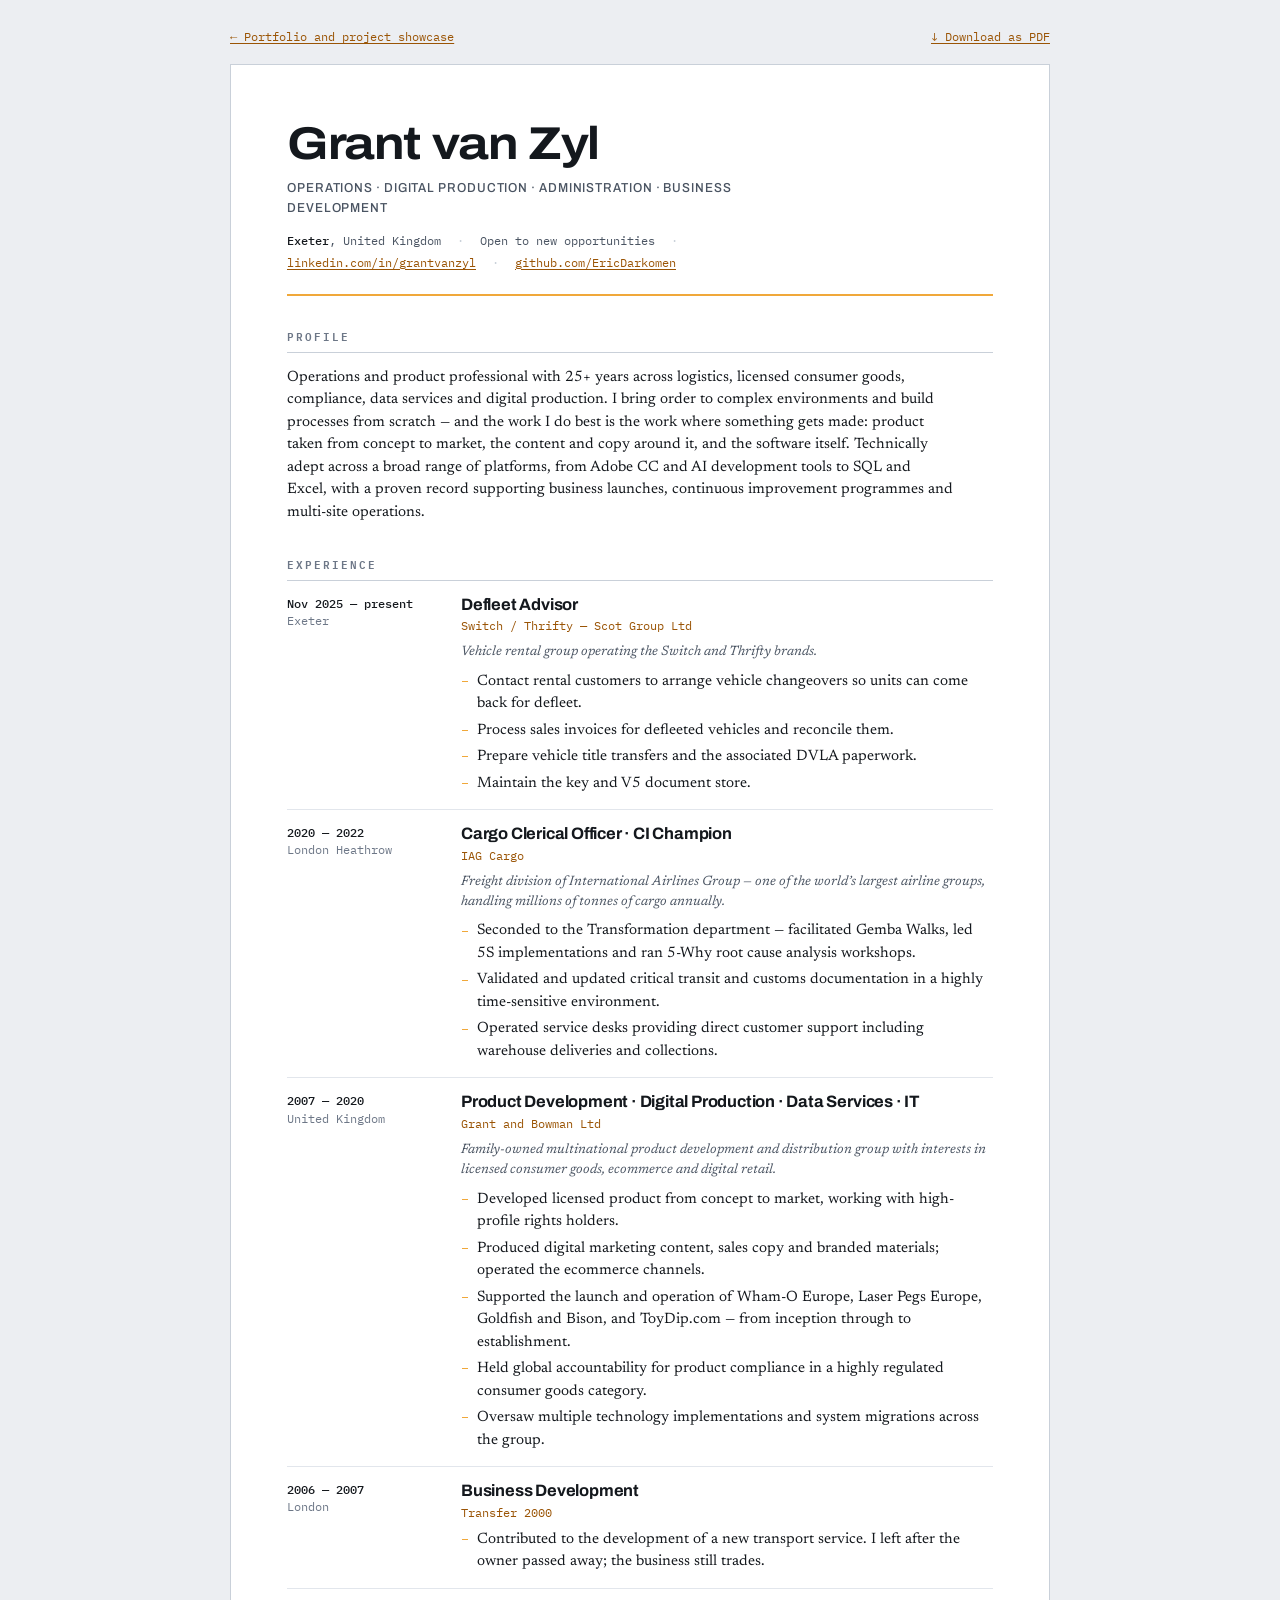
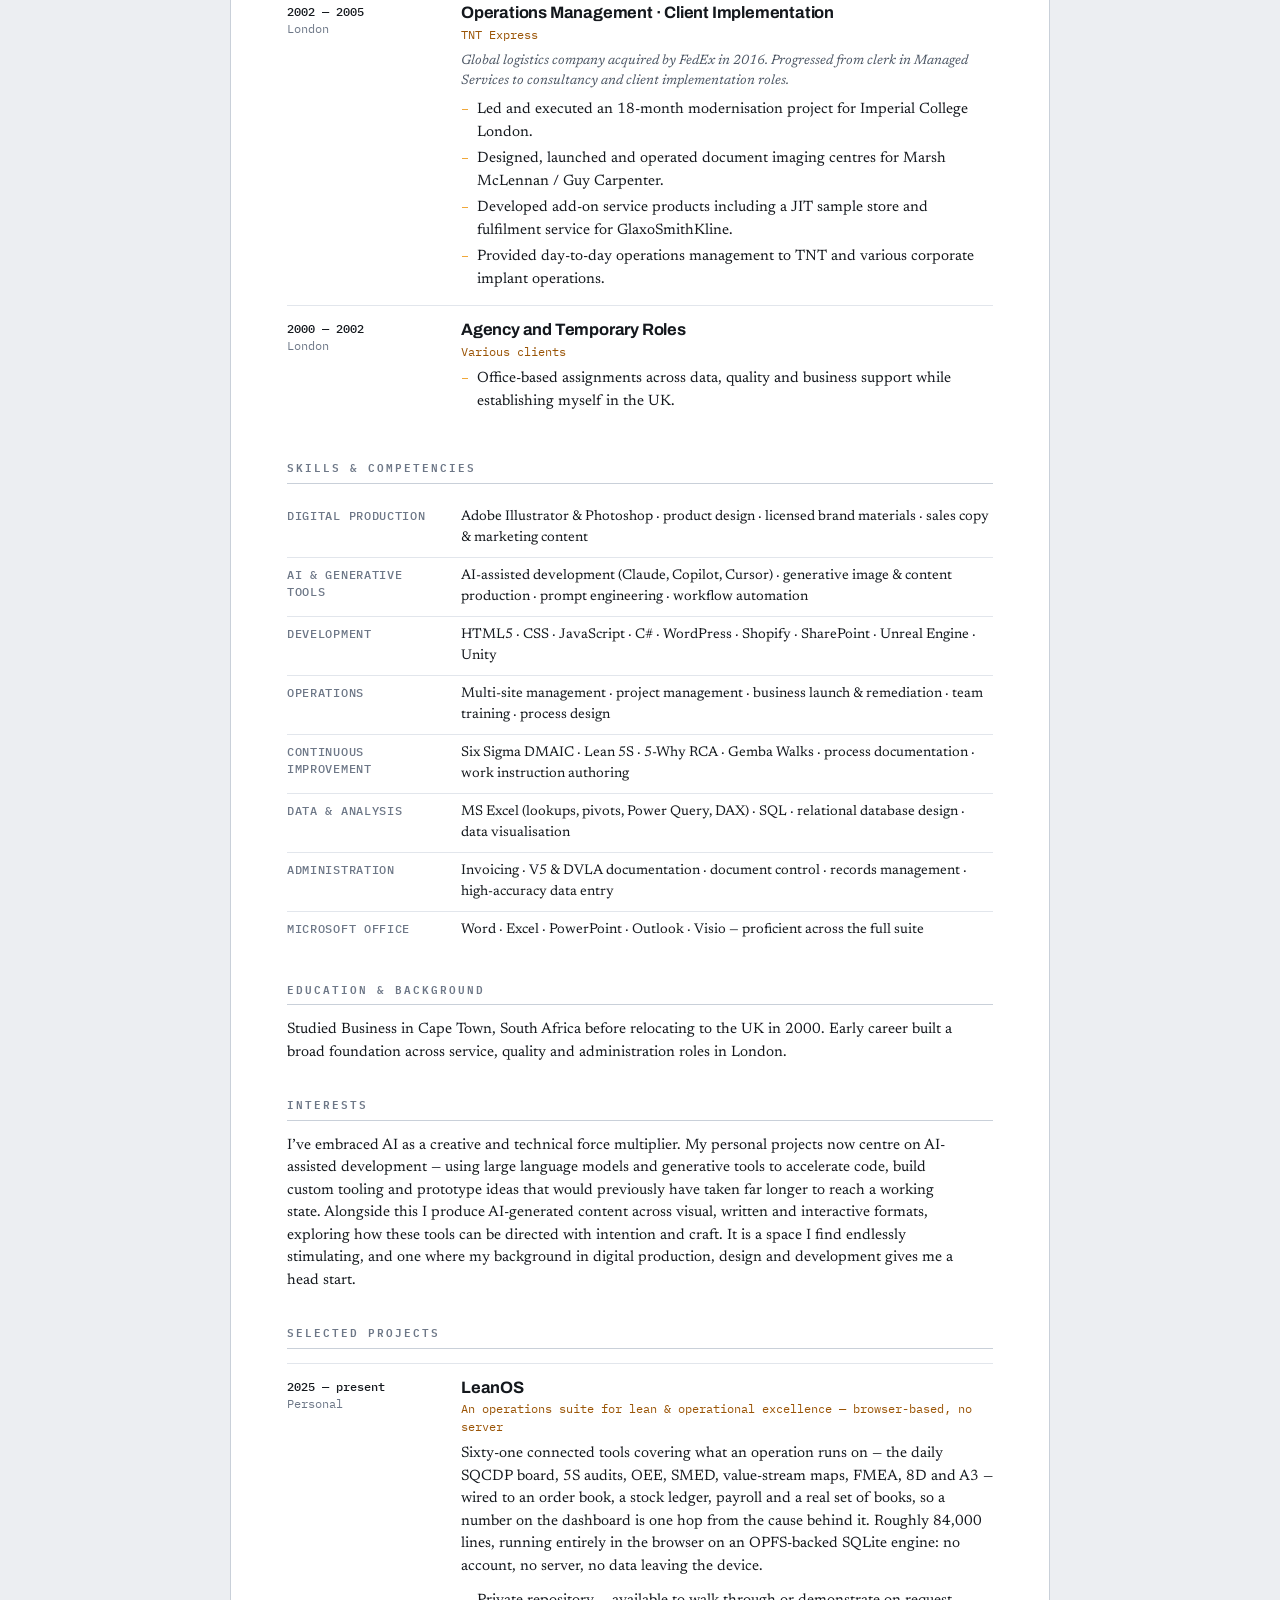
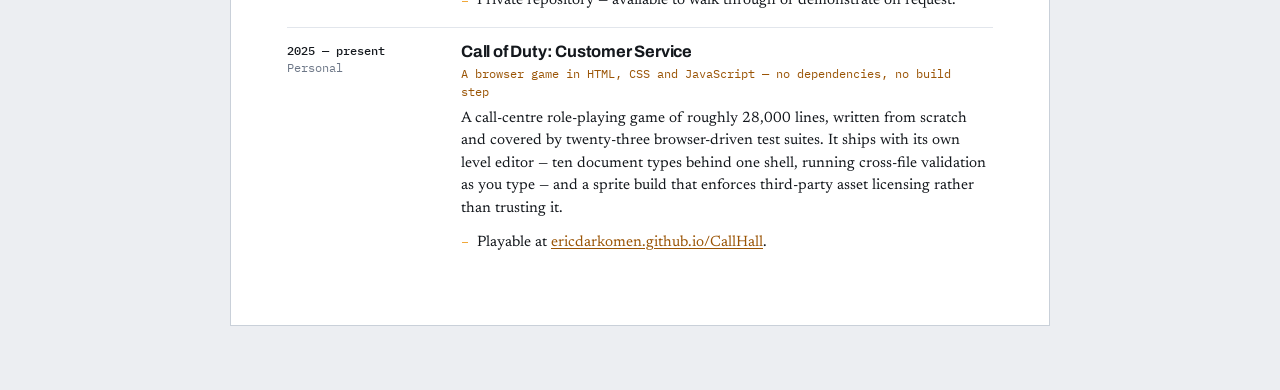
==== cv.html @ 0e89390e "Initial commit" ====
<!doctype html>
<html lang="en-GB">
<head>
<meta charset="utf-8">
<meta name="viewport" content="width=device-width, initial-scale=1">
<title>Grant van Zyl — Curriculum Vitae</title>
<meta name="description" content="Curriculum vitae of Grant van Zyl. Operations, administration, digital production and business development. Exeter, UK.">
<meta name="author" content="Grant van Zyl">
<meta name="robots" content="index, follow, max-image-preview:large">
<link rel="canonical" href="https://ericdarkomen.github.io/AboutMe/cv.html">

<meta property="og:type" content="profile">
<meta property="og:url" content="https://ericdarkomen.github.io/AboutMe/cv.html">
<meta property="og:title" content="Grant van Zyl — Curriculum Vitae">
<meta property="og:description" content="Operations, administration, digital production and business development. 25+ years. Exeter, UK.">
<meta property="og:image" content="https://ericdarkomen.github.io/AboutMe/assets/img/leanos-hero.webp">
<meta name="twitter:card" content="summary_large_image">

<!-- Structured data: the same Person, by the same @id as index.html, so this
     page resolves to one entity whichever of the two a crawler lands on
     first. No worksFor here either, for the same reason. -->
<script type="application/ld+json">
{
  "@context": "https://schema.org",
  "@graph": [
    {
      "@type": "Person",
      "@id": "https://ericdarkomen.github.io/AboutMe/#person",
      "name": "Grant van Zyl",
      "url": "https://ericdarkomen.github.io/AboutMe/",
      "jobTitle": "Operations & Digital Production Professional",
      "description": "Operations and digital production professional with 25+ years across logistics, licensed consumer goods, compliance, data services and vehicle operations. Builds the process where there isn't one, and the software that runs it.",
      "address": { "@type": "PostalAddress", "addressLocality": "Exeter", "addressCountry": "GB" },
      "sameAs": [
        "https://www.linkedin.com/in/grantvanzyl",
        "https://github.com/EricDarkomen"
      ],
      "knowsAbout": [
        "Operations Management", "Continuous Improvement", "Lean Six Sigma",
        "Business Administration", "Digital Production", "Product Development",
        "Software Development", "AI-Assisted Development", "Data Analysis"
      ]
    },
    {
      "@type": "ProfilePage",
      "@id": "https://ericdarkomen.github.io/AboutMe/cv.html#profile",
      "url": "https://ericdarkomen.github.io/AboutMe/cv.html",
      "name": "Grant van Zyl — Curriculum Vitae",
      "dateModified": "2026-08-31",
      "mainEntity": { "@id": "https://ericdarkomen.github.io/AboutMe/#person" }
    }
  ]
}
</script>

<link rel="stylesheet" href="assets/css/fonts.css">
<link rel="stylesheet" href="assets/css/cv.css">
<link rel="icon" href="data:image/svg+xml,<svg xmlns='http://www.w3.org/2000/svg' viewBox='0 0 32 32'><rect width='32' height='32' fill='%230d1219'/><rect x='5' y='13' width='22' height='3' fill='%23f0a83a'/><rect x='5' y='19' width='13' height='3' fill='%236d7c8e'/></svg>">
</head>
<body>

<div class="top">
  <a href="index.html">← Portfolio and project showcase</a>
  <a href="assets/Grant-van-Zyl-CV.pdf" download>↓ Download as PDF</a>
</div>

<main class="sheet">

  <header>
    <h1>Grant van Zyl</h1>
    <p class="roles">Operations · Digital Production · Administration · Business Development</p>
    <p class="contact">
      <span><b>Exeter</b>, United Kingdom</span>
      <span aria-hidden="true">·</span>
      <span>Open to new opportunities</span>
      <span aria-hidden="true">·</span>
      <span><a href="https://www.linkedin.com/in/grantvanzyl" rel="me">linkedin.com/in/grantvanzyl</a></span>
      <span aria-hidden="true">·</span>
      <span><a href="https://github.com/EricDarkomen" rel="me">github.com/EricDarkomen</a></span>
    </p>
    <div class="rule"></div>
  </header>

  <h2>Profile</h2>
  <p>Operations and product professional with 25+ years across logistics, licensed consumer goods, compliance, data services and digital production. I bring order to complex environments and build processes from scratch — and the work I do best is the work where something gets made: product taken from concept to market, the content and copy around it, and the software itself. Technically adept across a broad range of platforms, from Adobe CC and AI development tools to SQL and Excel, with a proven record supporting business launches, continuous improvement programmes and multi-site operations.</p>

  <h2>Experience</h2>

  <article class="rec">
    <div class="rail"><b>Nov 2025 — present</b>Exeter</div>
    <div>
      <h3>Defleet Advisor</h3>
      <p class="employer">Switch / Thrifty — Scot Group Ltd</p>
      <p class="blurb">Vehicle rental group operating the Switch and Thrifty brands.</p>
      <ul>
        <li>Contact rental customers to arrange vehicle changeovers so units can come back for defleet.</li>
        <li>Process sales invoices for defleeted vehicles and reconcile them.</li>
        <li>Prepare vehicle title transfers and the associated DVLA paperwork.</li>
        <li>Maintain the key and V5 document store.</li>
      </ul>
    </div>
  </article>

  <article class="rec">
    <div class="rail"><b>2020 — 2022</b>London Heathrow</div>
    <div>
      <h3>Cargo Clerical Officer · CI Champion</h3>
      <p class="employer">IAG Cargo</p>
      <p class="blurb">Freight division of International Airlines Group — one of the world’s largest airline groups, handling millions of tonnes of cargo annually.</p>
      <ul>
        <li>Seconded to the Transformation department — facilitated Gemba Walks, led 5S implementations and ran 5-Why root cause analysis workshops.</li>
        <li>Validated and updated critical transit and customs documentation in a highly time-sensitive environment.</li>
        <li>Operated service desks providing direct customer support including warehouse deliveries and collections.</li>
      </ul>
    </div>
  </article>

  <article class="rec">
    <div class="rail"><b>2007 — 2020</b>United Kingdom</div>
    <div>
      <h3>Product Development · Digital Production · Data Services · IT</h3>
      <p class="employer">Grant and Bowman Ltd</p>
      <p class="blurb">Family-owned multinational product development and distribution group with interests in licensed consumer goods, ecommerce and digital retail.</p>
      <ul>
        <li>Developed licensed product from concept to market, working with high-profile rights holders.</li>
        <li>Produced digital marketing content, sales copy and branded materials; operated the ecommerce channels.</li>
        <li>Supported the launch and operation of Wham-O Europe, Laser Pegs Europe, Goldfish and Bison, and ToyDip.com — from inception through to establishment.</li>
        <li>Held global accountability for product compliance in a highly regulated consumer goods category.</li>
        <li>Oversaw multiple technology implementations and system migrations across the group.</li>
      </ul>
    </div>
  </article>

  <article class="rec">
    <div class="rail"><b>2006 — 2007</b>London</div>
    <div>
      <h3>Business Development</h3>
      <p class="employer">Transfer 2000</p>
      <ul>
        <li>Contributed to the development of a new transport service. I left after the owner passed away; the business still trades.</li>
      </ul>
    </div>
  </article>

  <article class="rec">
    <div class="rail"><b>2002 — 2005</b>London</div>
    <div>
      <h3>Operations Management · Client Implementation</h3>
      <p class="employer">TNT Express</p>
      <p class="blurb">Global logistics company acquired by FedEx in 2016. Progressed from clerk in Managed Services to consultancy and client implementation roles.</p>
      <ul>
        <li>Led and executed an 18-month modernisation project for Imperial College London.</li>
        <li>Designed, launched and operated document imaging centres for Marsh McLennan / Guy Carpenter.</li>
        <li>Developed add-on service products including a JIT sample store and fulfilment service for GlaxoSmithKline.</li>
        <li>Provided day-to-day operations management to TNT and various corporate implant operations.</li>
      </ul>
    </div>
  </article>

  <article class="rec">
    <div class="rail"><b>2000 — 2002</b>London</div>
    <div>
      <h3>Agency and Temporary Roles</h3>
      <p class="employer">Various clients</p>
      <ul>
        <li>Office-based assignments across data, quality and business support while establishing myself in the UK.</li>
      </ul>
    </div>
  </article>

  <h2>Skills &amp; competencies</h2>
  <dl>
    <div class="skill"><dt>Digital production</dt><dd>Adobe Illustrator &amp; Photoshop · product design · licensed brand materials · sales copy &amp; marketing content</dd></div>
    <div class="skill"><dt>AI &amp; generative tools</dt><dd>AI-assisted development (Claude, Copilot, Cursor) · generative image &amp; content production · prompt engineering · workflow automation</dd></div>
    <div class="skill"><dt>Development</dt><dd>HTML5 · CSS · JavaScript · C# · WordPress · Shopify · SharePoint · Unreal Engine · Unity</dd></div>
    <div class="skill"><dt>Operations</dt><dd>Multi-site management · project management · business launch &amp; remediation · team training · process design</dd></div>
    <div class="skill"><dt>Continuous improvement</dt><dd>Six Sigma DMAIC · Lean 5S · 5-Why RCA · Gemba Walks · process documentation · work instruction authoring</dd></div>
    <div class="skill"><dt>Data &amp; analysis</dt><dd>MS Excel (lookups, pivots, Power Query, DAX) · SQL · relational database design · data visualisation</dd></div>
    <div class="skill"><dt>Administration</dt><dd>Invoicing · V5 &amp; DVLA documentation · document control · records management · high-accuracy data entry</dd></div>
    <div class="skill"><dt>Microsoft Office</dt><dd>Word · Excel · PowerPoint · Outlook · Visio — proficient across the full suite</dd></div>
  </dl>

  <h2>Education &amp; background</h2>
  <p>Studied Business in Cape Town, South Africa before relocating to the UK in 2000. Early career built a broad foundation across service, quality and administration roles in London.</p>

  <h2>Interests</h2>
  <p>I’ve embraced AI as a creative and technical force multiplier. My personal projects now centre on AI-assisted development — using large language models and generative tools to accelerate code, build custom tooling and prototype ideas that would previously have taken far longer to reach a working state. Alongside this I produce AI-generated content across visual, written and interactive formats, exploring how these tools can be directed with intention and craft. It is a space I find endlessly stimulating, and one where my background in digital production, design and development gives me a head start.</p>

  <h2>Selected projects</h2>

  <article class="rec">
    <div class="rail"><b>2025 — present</b>Personal</div>
    <div>
      <h3>LeanOS</h3>
      <p class="employer">An operations suite for lean &amp; operational excellence — browser-based, no server</p>
      <p>Sixty-one connected tools covering what an operation runs on — the daily SQCDP board, 5S audits, OEE, SMED, value-stream maps, FMEA, 8D and A3 — wired to an order book, a stock ledger, payroll and a real set of books, so a number on the dashboard is one hop from the cause behind it. Roughly 84,000 lines, running entirely in the browser on an OPFS-backed SQLite engine: no account, no server, no data leaving the device.</p>
      <ul>
        <li>Private repository — available to walk through or demonstrate on request.</li>
      </ul>
    </div>
  </article>

  <article class="rec">
    <div class="rail"><b>2025 — present</b>Personal</div>
    <div>
      <h3>Call of Duty: Customer Service</h3>
      <p class="employer">A browser game in HTML, CSS and JavaScript — no dependencies, no build step</p>
      <p>A call-centre role-playing game of roughly 28,000 lines, written from scratch and covered by twenty-three browser-driven test suites. It ships with its own level editor — ten document types behind one shell, running cross-file validation as you type — and a sprite build that enforces third-party asset licensing rather than trusting it.</p>
      <ul>
        <li>Playable at <a href="https://ericdarkomen.github.io/CallHall/">ericdarkomen.github.io/CallHall</a>.</li>
      </ul>
    </div>
  </article>

</main>

<script src="assets/js/site.js"></script>
</body>
</html>
---- assets/css/fonts.css ----
/* Self-hosted webfonts, SIL Open Font License (see assets/fonts/OFL.txt).
   Hosted here rather than linked from a CDN so the page makes no third-party
   request, renders identically offline, and prints to PDF without a network.
   Only the latin and latin-ext cuts are kept; `unicode-range` means a visitor
   downloads whichever one their text actually needs, and usually just one. */

/* Archivo · latin-ext · 400-800 */
@font-face {
  font-family: 'Archivo';
  font-style: normal;
  font-weight: 400 800;
  font-stretch: 75% 125%;
  font-display: swap;
  src: url(../fonts/Archivo-latin-ext-400-800.woff2) format('woff2');
  unicode-range: U+0100-02BA, U+02BD-02C5, U+02C7-02CC, U+02CE-02D7, U+02DD-02FF, U+0304, U+0308, U+0329, U+1D00-1DBF, U+1E00-1E9F, U+1EF2-1EFF, U+2020, U+20A0-20AB, U+20AD-20C0, U+2113, U+2C60-2C7F, U+A720-A7FF;
}

/* Archivo · latin · 400-800 */
@font-face {
  font-family: 'Archivo';
  font-style: normal;
  font-weight: 400 800;
  font-stretch: 75% 125%;
  font-display: swap;
  src: url(../fonts/Archivo-latin-400-800.woff2) format('woff2');
  unicode-range: U+0000-00FF, U+0131, U+0152-0153, U+02BB-02BC, U+02C6, U+02DA, U+02DC, U+0304, U+0308, U+0329, U+2000-206F, U+20AC, U+2122, U+2191, U+2193, U+2212, U+2215, U+FEFF, U+FFFD;
}

/* IBMPlexMono · latin-ext · 400 */
@font-face {
  font-family: 'IBM Plex Mono';
  font-style: normal;
  font-weight: 400;
  font-display: swap;
  src: url(../fonts/IBMPlexMono-latin-ext-400.woff2) format('woff2');
  unicode-range: U+0100-02BA, U+02BD-02C5, U+02C7-02CC, U+02CE-02D7, U+02DD-02FF, U+0304, U+0308, U+0329, U+1D00-1DBF, U+1E00-1E9F, U+1EF2-1EFF, U+2020, U+20A0-20AB, U+20AD-20C0, U+2113, U+2C60-2C7F, U+A720-A7FF;
}

/* IBMPlexMono · latin · 400 */
@font-face {
  font-family: 'IBM Plex Mono';
  font-style: normal;
  font-weight: 400;
  font-display: swap;
  src: url(../fonts/IBMPlexMono-latin-400.woff2) format('woff2');
  unicode-range: U+0000-00FF, U+0131, U+0152-0153, U+02BB-02BC, U+02C6, U+02DA, U+02DC, U+0304, U+0308, U+0329, U+2000-206F, U+20AC, U+2122, U+2191, U+2193, U+2212, U+2215, U+FEFF, U+FFFD;
}

/* IBMPlexMono · latin-ext · 500 */
@font-face {
  font-family: 'IBM Plex Mono';
  font-style: normal;
  font-weight: 500;
  font-display: swap;
  src: url(../fonts/IBMPlexMono-latin-ext-500.woff2) format('woff2');
  unicode-range: U+0100-02BA, U+02BD-02C5, U+02C7-02CC, U+02CE-02D7, U+02DD-02FF, U+0304, U+0308, U+0329, U+1D00-1DBF, U+1E00-1E9F, U+1EF2-1EFF, U+2020, U+20A0-20AB, U+20AD-20C0, U+2113, U+2C60-2C7F, U+A720-A7FF;
}

/* IBMPlexMono · latin · 500 */
@font-face {
  font-family: 'IBM Plex Mono';
  font-style: normal;
  font-weight: 500;
  font-display: swap;
  src: url(../fonts/IBMPlexMono-latin-500.woff2) format('woff2');
  unicode-range: U+0000-00FF, U+0131, U+0152-0153, U+02BB-02BC, U+02C6, U+02DA, U+02DC, U+0304, U+0308, U+0329, U+2000-206F, U+20AC, U+2122, U+2191, U+2193, U+2212, U+2215, U+FEFF, U+FFFD;
}

/* IBMPlexMono · latin-ext · 600 */
@font-face {
  font-family: 'IBM Plex Mono';
  font-style: normal;
  font-weight: 600;
  font-display: swap;
  src: url(../fonts/IBMPlexMono-latin-ext-600.woff2) format('woff2');
  unicode-range: U+0100-02BA, U+02BD-02C5, U+02C7-02CC, U+02CE-02D7, U+02DD-02FF, U+0304, U+0308, U+0329, U+1D00-1DBF, U+1E00-1E9F, U+1EF2-1EFF, U+2020, U+20A0-20AB, U+20AD-20C0, U+2113, U+2C60-2C7F, U+A720-A7FF;
}

/* IBMPlexMono · latin · 600 */
@font-face {
  font-family: 'IBM Plex Mono';
  font-style: normal;
  font-weight: 600;
  font-display: swap;
  src: url(../fonts/IBMPlexMono-latin-600.woff2) format('woff2');
  unicode-range: U+0000-00FF, U+0131, U+0152-0153, U+02BB-02BC, U+02C6, U+02DA, U+02DC, U+0304, U+0308, U+0329, U+2000-206F, U+20AC, U+2122, U+2191, U+2193, U+2212, U+2215, U+FEFF, U+FFFD;
}

/* Newsreader · latin-ext · 400 italic */
@font-face {
  font-family: 'Newsreader';
  font-style: italic;
  font-weight: 400;
  font-display: swap;
  src: url(../fonts/Newsreader-latin-ext-400-italic.woff2) format('woff2');
  unicode-range: U+0100-02BA, U+02BD-02C5, U+02C7-02CC, U+02CE-02D7, U+02DD-02FF, U+0304, U+0308, U+0329, U+1D00-1DBF, U+1E00-1E9F, U+1EF2-1EFF, U+2020, U+20A0-20AB, U+20AD-20C0, U+2113, U+2C60-2C7F, U+A720-A7FF;
}

/* Newsreader · latin · 400 italic */
@font-face {
  font-family: 'Newsreader';
  font-style: italic;
  font-weight: 400;
  font-display: swap;
  src: url(../fonts/Newsreader-latin-400-italic.woff2) format('woff2');
  unicode-range: U+0000-00FF, U+0131, U+0152-0153, U+02BB-02BC, U+02C6, U+02DA, U+02DC, U+0304, U+0308, U+0329, U+2000-206F, U+20AC, U+2122, U+2191, U+2193, U+2212, U+2215, U+FEFF, U+FFFD;
}

/* Newsreader · latin-ext · 400-600 */
@font-face {
  font-family: 'Newsreader';
  font-style: normal;
  font-weight: 400 600;
  font-display: swap;
  src: url(../fonts/Newsreader-latin-ext-400-600.woff2) format('woff2');
  unicode-range: U+0100-02BA, U+02BD-02C5, U+02C7-02CC, U+02CE-02D7, U+02DD-02FF, U+0304, U+0308, U+0329, U+1D00-1DBF, U+1E00-1E9F, U+1EF2-1EFF, U+2020, U+20A0-20AB, U+20AD-20C0, U+2113, U+2C60-2C7F, U+A720-A7FF;
}

/* Newsreader · latin · 400-600 */
@font-face {
  font-family: 'Newsreader';
  font-style: normal;
  font-weight: 400 600;
  font-display: swap;
  src: url(../fonts/Newsreader-latin-400-600.woff2) format('woff2');
  unicode-range: U+0000-00FF, U+0131, U+0152-0153, U+02BB-02BC, U+02C6, U+02DA, U+02DC, U+0304, U+0308, U+0329, U+2000-206F, U+20AC, U+2122, U+2191, U+2193, U+2212, U+2215, U+FEFF, U+FFFD;
}
---- assets/css/cv.css ----
/* The CV page. Same identity as the portfolio, set for a sheet of A4: this file
   is both what a reader sees and what the PDF is printed from, so there is one
   definition of "the CV" rather than two that drift. */

:root {
  --bg:      #eceef2;
  --paper:   #ffffff;
  --fg:      #14181d;
  --muted:   #4a5462;
  --faint:   #6d7787;
  --line:    #c9d0d9;
  --hair:    #e2e6ec;
  --acc:     #9a5405;
  --acc-soft:#f0a83a;

  --ui:   'Archivo', ui-sans-serif, system-ui, -apple-system, 'Segoe UI', sans-serif;
  --text: 'Newsreader', ui-serif, Georgia, 'Times New Roman', serif;
  --mono: 'IBM Plex Mono', ui-monospace, SFMono-Regular, Menlo, Consolas, monospace;
}

@media (prefers-color-scheme: dark) {
  :root:not([data-theme="light"]) {
    --bg: #0a0f15; --paper: #111922; --fg: #d7dee7; --muted: #97a4b4;
    --faint: #7a8798; --line: #26313d; --hair: #1c2531; --acc: #f0a83a;
  }
}
:root[data-theme="dark"] {
  --bg: #0a0f15; --paper: #111922; --fg: #d7dee7; --muted: #97a4b4;
  --faint: #7a8798; --line: #26313d; --hair: #1c2531; --acc: #f0a83a;
}

*, *::before, *::after { box-sizing: border-box; }

body {
  margin: 0;
  padding: 28px 16px 64px;
  background: var(--bg);
  color: var(--fg);
  font-family: var(--text);
  font-size: 15px;
  line-height: 1.5;
  font-optical-sizing: auto;
  -webkit-font-smoothing: antialiased;
}

.sheet {
  max-width: 820px;
  margin-inline: auto;
  background: var(--paper);
  border: 1px solid var(--line);
  padding: clamp(28px, 5vw, 56px);
}

a { color: var(--acc); text-underline-offset: 2px; }
:focus-visible { outline: 2px solid var(--acc-soft); outline-offset: 2px; }

h1 {
  font-family: var(--ui);
  font-size: clamp(32px, 6vw, 46px);
  font-weight: 700;
  font-variation-settings: 'wdth' 112;
  letter-spacing: -.03em;
  line-height: 1;
  margin: 0;
}

.roles {
  font-family: var(--ui);
  font-weight: 500;
  font-variation-settings: 'wdth' 90;
  font-size: 13px;
  letter-spacing: .07em;
  text-transform: uppercase;
  color: var(--muted);
  margin: 12px 0 0;
}

.contact {
  font-family: var(--mono);
  font-size: 12px;
  color: var(--muted);
  margin: 14px 0 0;
  display: flex;
  flex-wrap: wrap;
  gap: 4px 16px;
}
.contact b { color: var(--fg); font-weight: 500; }
.contact span[aria-hidden] { color: var(--line); }

.rule { height: 2px; background: var(--acc-soft); margin: 22px 0 0; }

h2 {
  font-family: var(--mono);
  font-size: 11px;
  font-weight: 600;
  letter-spacing: .18em;
  text-transform: uppercase;
  color: var(--faint);
  margin: 32px 0 14px;
  padding-bottom: 7px;
  border-bottom: 1px solid var(--line);
}

p { margin: 0 0 .8em; max-width: 74ch; }
p:last-child { margin-bottom: 0; }

.rec { display: grid; grid-template-columns: 152px 1fr; gap: 22px; padding: 14px 0; border-top: 1px solid var(--hair); break-inside: avoid; }
.rec:first-of-type { border-top: 0; padding-top: 0; }

.rail { font-family: var(--mono); font-size: 11.5px; line-height: 1.5; color: var(--faint); font-variant-numeric: tabular-nums; }
.rail b { display: block; color: var(--fg); font-weight: 500; }

h3 { font-family: var(--ui); font-size: 16.5px; font-weight: 700; letter-spacing: -.012em; margin: 0 0 3px; line-height: 1.2; }
.employer { font-family: var(--mono); font-size: 12px; color: var(--acc); margin: 0 0 7px; }
.blurb { font-size: 13.5px; font-style: italic; color: var(--muted); margin-bottom: 8px; max-width: 70ch; }

ul { list-style: none; margin: 0; padding: 0; display: grid; gap: 4px; }
li { position: relative; padding-left: 16px; max-width: 74ch; }
li::before { content: ''; position: absolute; left: 1px; top: .68em; width: 6px; height: 1px; background: var(--acc-soft); }

.skill { display: grid; grid-template-columns: 152px 1fr; gap: 22px; padding: 8px 0; border-top: 1px solid var(--hair); break-inside: avoid; }
.skill:first-of-type { border-top: 0; }
.skill dt { font-family: var(--mono); font-size: 11.5px; font-weight: 500; letter-spacing: .06em; text-transform: uppercase; color: var(--faint); }
.skill dd { margin: 0; font-size: 14px; color: var(--fg); }

.back { display: inline-block; margin: 0 auto 20px; font-family: var(--mono); font-size: 12px; }
.top { max-width: 820px; margin: 0 auto 18px; display: flex; justify-content: space-between; gap: 12px; flex-wrap: wrap; }
.top a { font-family: var(--mono); font-size: 12px; }

@media (max-width: 620px) {
  .rec, .skill { grid-template-columns: 1fr; gap: 8px; }
  .rail { display: flex; gap: 10px; align-items: baseline; }
  .rail b { display: inline; }
  .rail b::after { content: ' ·'; color: var(--line); }
}

/* ---- A4 ---------------------------------------------------------------- */
@page { size: A4; margin: 12mm 14mm; }

@media print {
  :root {
    --bg: #fff; --paper: #fff; --fg: #000; --muted: #333; --faint: #555;
    --line: #999; --hair: #ddd; --acc: #7a4304; --acc-soft: #999;
  }
  body { padding: 0; font-size: 9.3pt; line-height: 1.34; background: #fff; }
  .sheet { max-width: none; border: 0; padding: 0; }
  .top { display: none; }
  h1 { font-size: 25pt; }
  h2 { margin: 12pt 0 6pt; font-size: 8pt; break-after: avoid; }
  h3 { font-size: 11pt; }
  /* Keeping a whole job record on one sheet costs nothing here — measured:
     the page count is the same either way — and reads far better. */
  .rec { padding: 6.5pt 0; break-inside: avoid; }
  /* A skills row is two lines at most; keeping it whole is not worth the
     half page a break-avoid can leave at the foot of a sheet. */
  .skill { padding: 4.5pt 0; break-inside: auto; }
  .contact { font-size: 8.4pt; }
  .blurb { font-size: 8.8pt; }
  .skill dd { font-size: 9.2pt; }
  a { color: #000; text-decoration: none; }
}
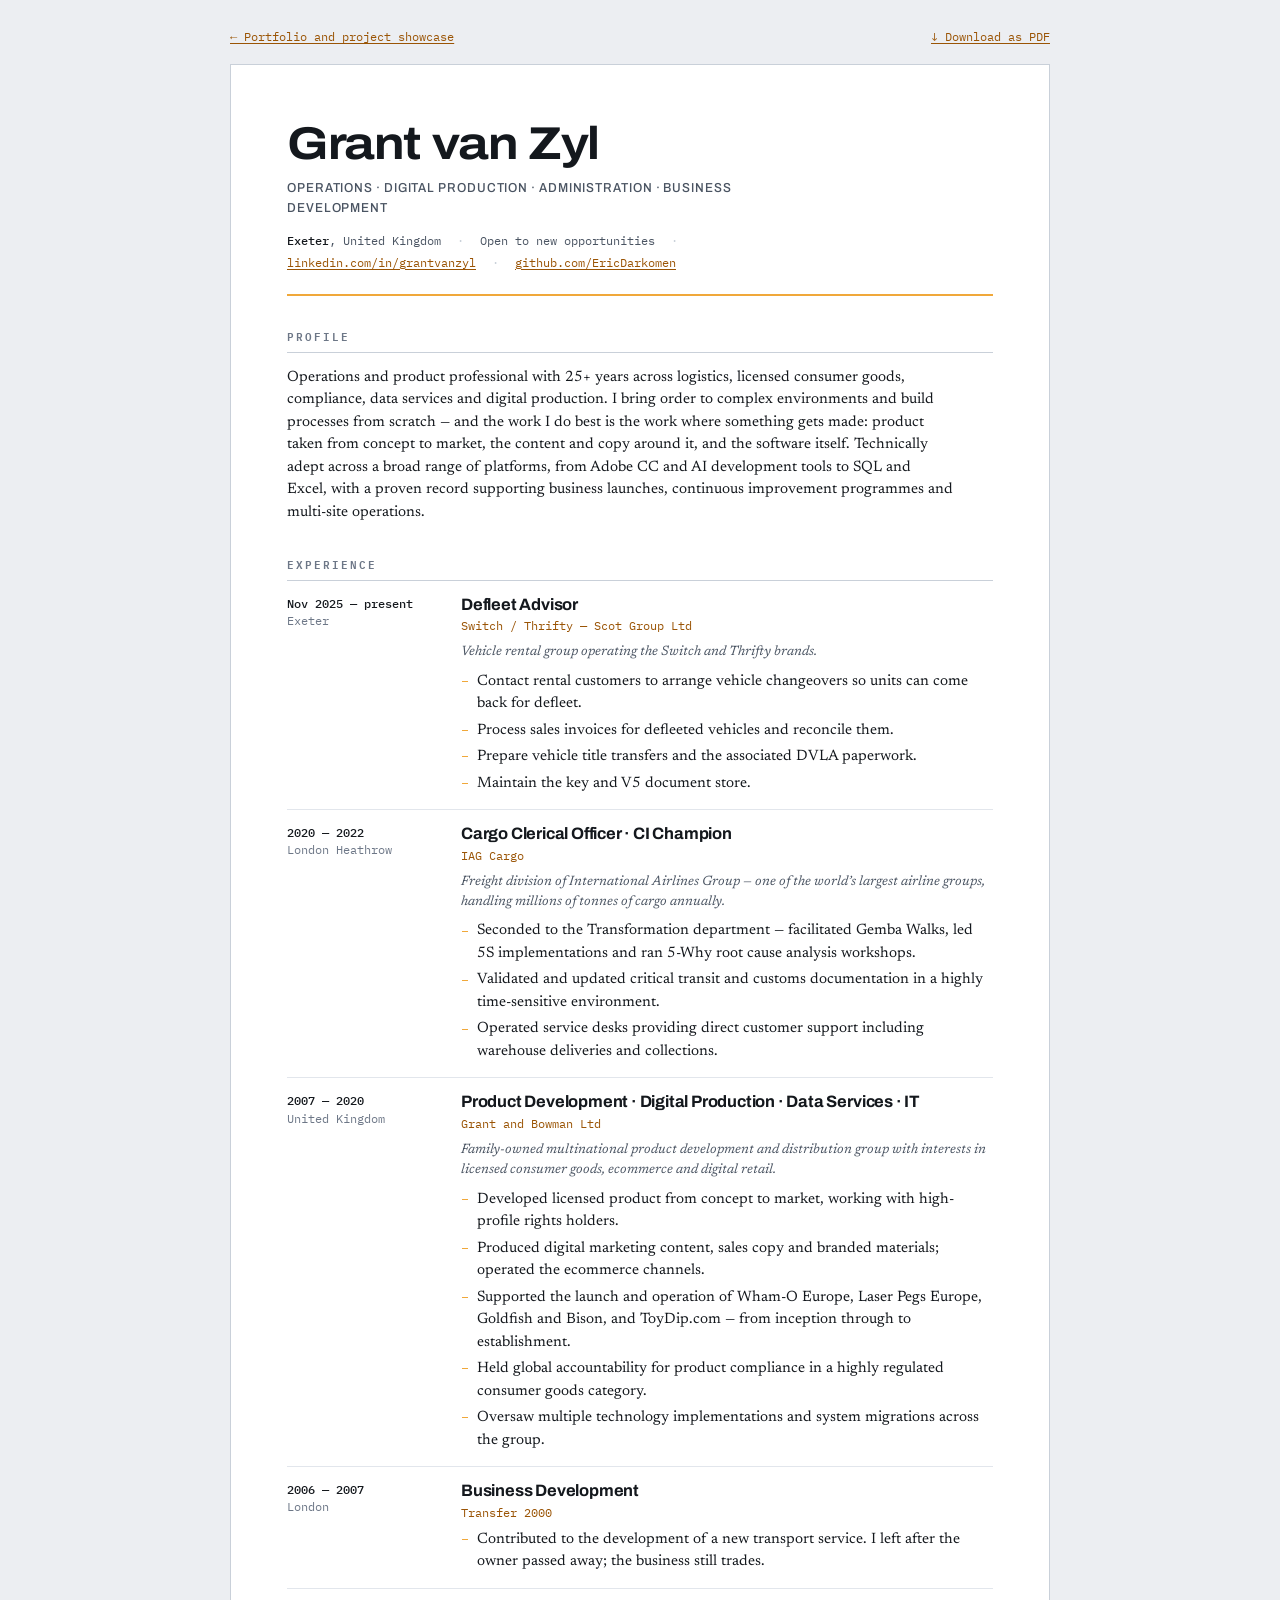
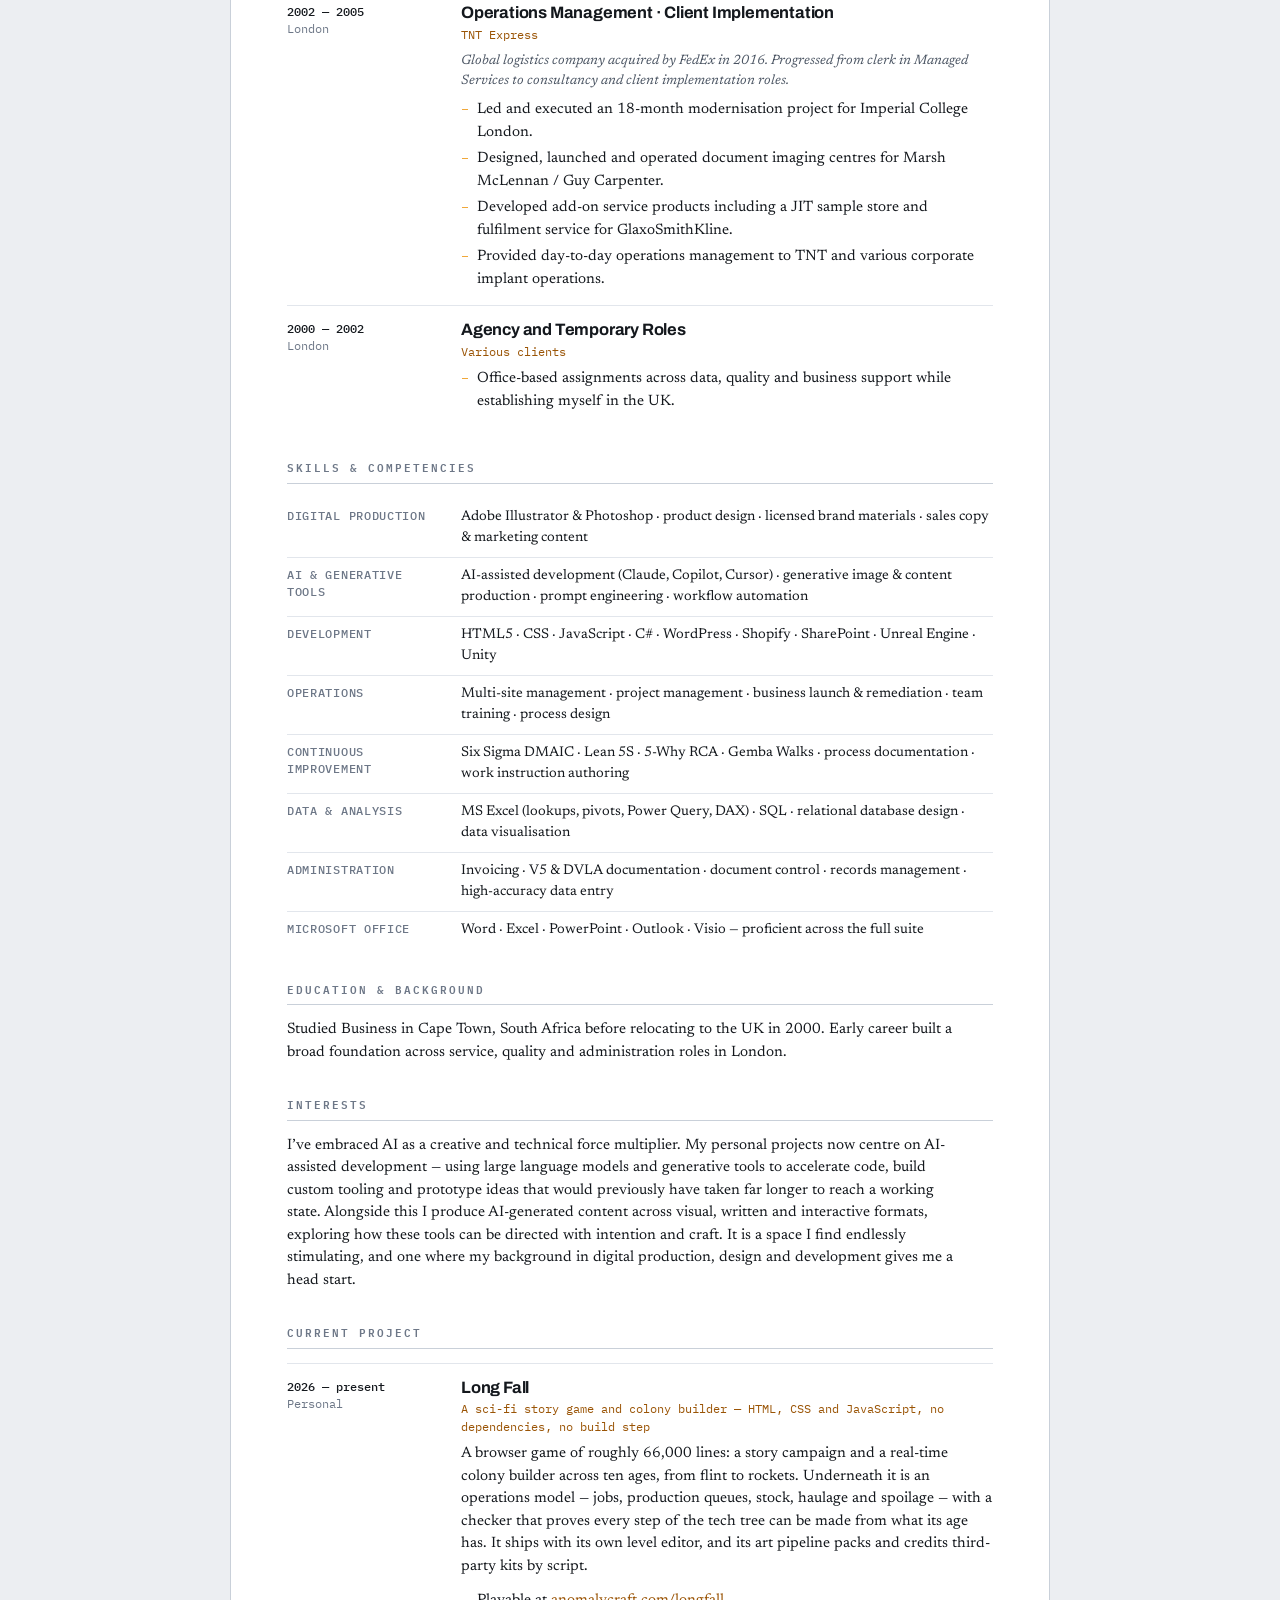
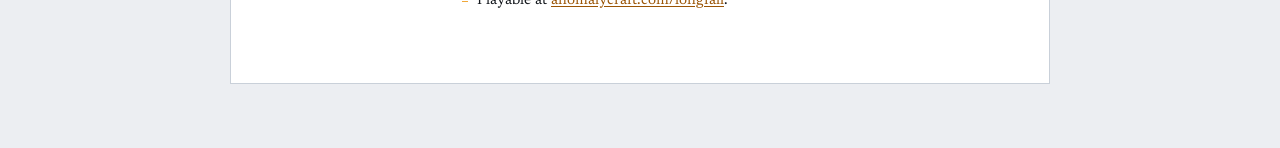
==== commit 714c110e: "Long Fall is the active project; LeanOS and Call of Duty: Customer Service come off The portfolio's " ====
--- a/cv.html
+++ b/cv.html
@@ -13,7 +13,7 @@
 <meta property="og:url" content="https://ericdarkomen.github.io/AboutMe/cv.html">
 <meta property="og:title" content="Grant van Zyl — Curriculum Vitae">
 <meta property="og:description" content="Operations, administration, digital production and business development. 25+ years. Exeter, UK.">
-<meta property="og:image" content="https://ericdarkomen.github.io/AboutMe/assets/img/leanos-hero.webp">
+<meta property="og:image" content="https://ericdarkomen.github.io/AboutMe/assets/img/longfall-title.webp">
 <meta name="twitter:card" content="summary_large_image">
 
 <!-- Structured data: the same Person, by the same @id as index.html, so this
@@ -46,7 +46,7 @@
       "@id": "https://ericdarkomen.github.io/AboutMe/cv.html#profile",
       "url": "https://ericdarkomen.github.io/AboutMe/cv.html",
       "name": "Grant van Zyl — Curriculum Vitae",
-      "dateModified": "2026-08-31",
+      "dateModified": "2026-10-26",
       "mainEntity": { "@id": "https://ericdarkomen.github.io/AboutMe/#person" }
     }
   ]
@@ -186,28 +186,16 @@
   <h2>Interests</h2>
   <p>I’ve embraced AI as a creative and technical force multiplier. My personal projects now centre on AI-assisted development — using large language models and generative tools to accelerate code, build custom tooling and prototype ideas that would previously have taken far longer to reach a working state. Alongside this I produce AI-generated content across visual, written and interactive formats, exploring how these tools can be directed with intention and craft. It is a space I find endlessly stimulating, and one where my background in digital production, design and development gives me a head start.</p>
 
-  <h2>Selected projects</h2>
-
-  <article class="rec">
-    <div class="rail"><b>2025 — present</b>Personal</div>
-    <div>
-      <h3>LeanOS</h3>
-      <p class="employer">An operations suite for lean &amp; operational excellence — browser-based, no server</p>
-      <p>Sixty-one connected tools covering what an operation runs on — the daily SQCDP board, 5S audits, OEE, SMED, value-stream maps, FMEA, 8D and A3 — wired to an order book, a stock ledger, payroll and a real set of books, so a number on the dashboard is one hop from the cause behind it. Roughly 84,000 lines, running entirely in the browser on an OPFS-backed SQLite engine: no account, no server, no data leaving the device.</p>
-      <ul>
-        <li>Private repository — available to walk through or demonstrate on request.</li>
-      </ul>
-    </div>
-  </article>
-
-  <article class="rec">
-    <div class="rail"><b>2025 — present</b>Personal</div>
-    <div>
-      <h3>Call of Duty: Customer Service</h3>
-      <p class="employer">A browser game in HTML, CSS and JavaScript — no dependencies, no build step</p>
-      <p>A call-centre role-playing game of roughly 28,000 lines, written from scratch and covered by twenty-three browser-driven test suites. It ships with its own level editor — ten document types behind one shell, running cross-file validation as you type — and a sprite build that enforces third-party asset licensing rather than trusting it.</p>
-      <ul>
-        <li>Playable at <a href="https://ericdarkomen.github.io/CallHall/">ericdarkomen.github.io/CallHall</a>.</li>
+  <h2>Current project</h2>
+
+  <article class="rec">
+    <div class="rail"><b>2026 — present</b>Personal</div>
+    <div>
+      <h3>Long Fall</h3>
+      <p class="employer">A sci-fi story game and colony builder — HTML, CSS and JavaScript, no dependencies, no build step</p>
+      <p>A browser game of roughly 66,000 lines: a story campaign and a real-time colony builder across ten ages, from flint to rockets. Underneath it is an operations model — jobs, production queues, stock, haulage and spoilage — with a checker that proves every step of the tech tree can be made from what its age has. It ships with its own level editor, and its art pipeline packs and credits third-party kits by script.</p>
+      <ul>
+        <li>Playable at <a href="https://anomalycraft.com/longfall/">anomalycraft.com/longfall</a>.</li>
       </ul>
     </div>
   </article>
